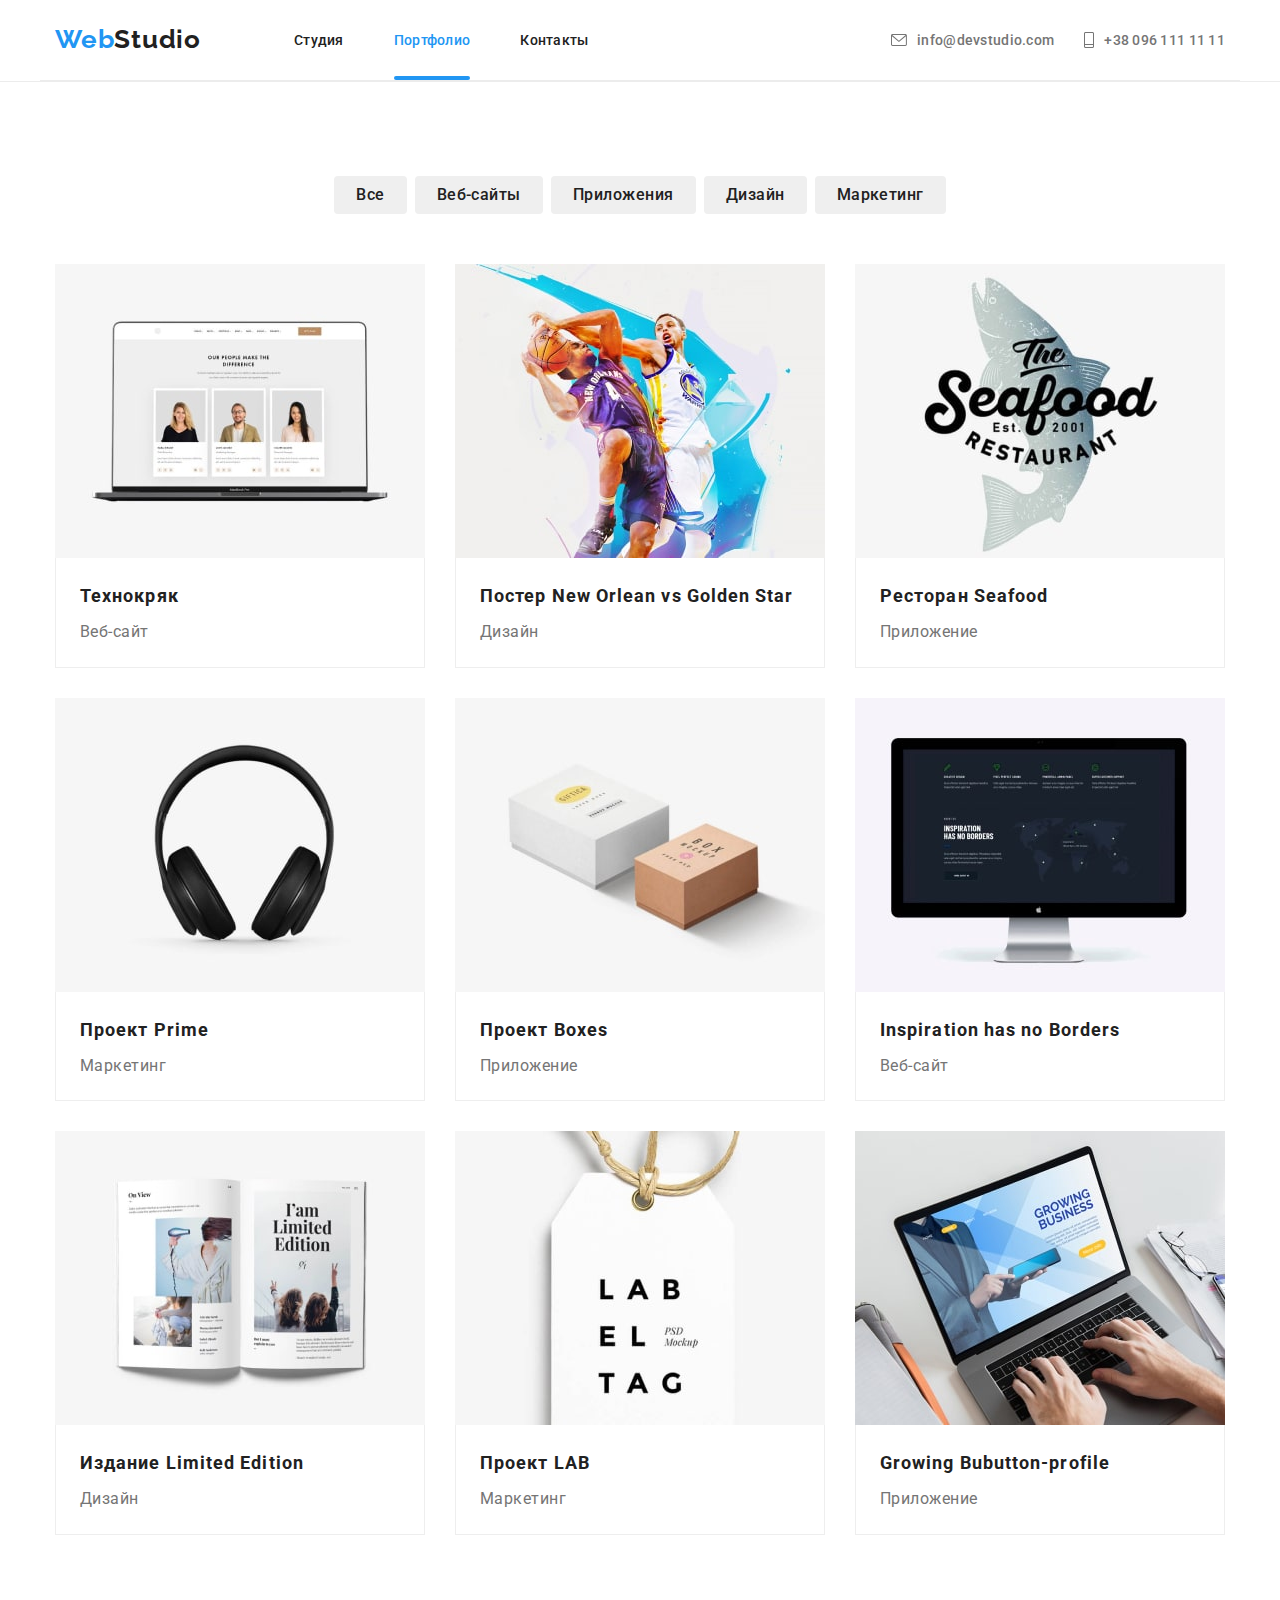
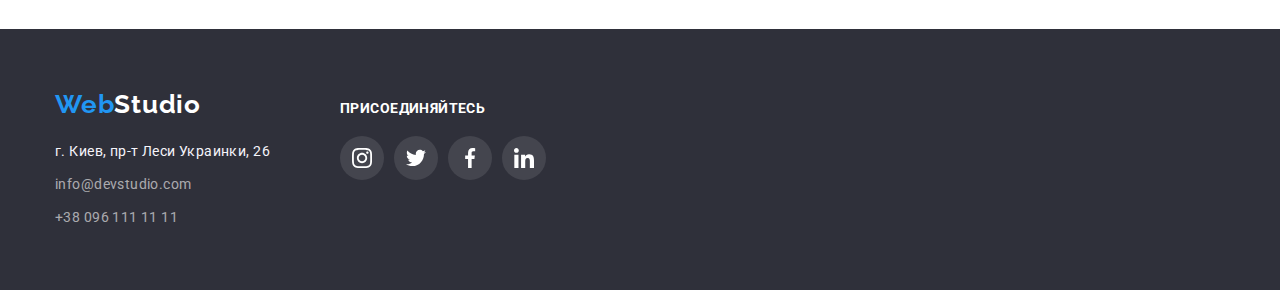
==== portfolio.html @ 18a98a4d "Add HW5" ====
<!DOCTYPE html>
<html lang="ru">
  <head>
    <meta charset="UTF-8" />
    <meta http-equiv="X-UA-Compatible" content="IE=edge" />
    <meta name="viewport" content="width=device-width, initial-scale=1.0" />
    <link rel="preconnect" href="https://fonts.googleapis.com" />
    <link rel="preconnect" href="https://fonts.gstatic.com" crossorigin />
    <link
      href="https://fonts.googleapis.com/css2?family=Raleway:wght@700&family=Roboto:wght@400;500;700;900&display=swap"
      rel="stylesheet"
    />
    <link
      rel="stylesheet"
      href="https://cdnjs.cloudflare.com/ajax/libs/modern-normalize/1.1.0/modern-normalize.min.css"
    />
    <link rel="stylesheet" href="./css/styles.css" />

    <title>WebStudio</title>
  </head>

  <body class="page">
    <!-- Шапка -->

    <header class="hat">
      <div class="container hat">
        <nav class="nav-index">
          <a class="logo" lang="en" href="./index.html">
            <span class="logo-accent">Web</span>Studio</a
          >
          <ul class="contacto">
            <li>
              <a href="./index.html" class="link">Студия</a>
            </li>
            <li>
              <a href="./portfolio.html" class="link current">Портфолио</a>
            </li>
            <li><a href="" class="link">Контакты</a></li>
          </ul>
        </nav>
        <ul class="headder-contact">
          <li class="headder-contact-list">
            <a class="contacts" href="mailto:info@devstudio.com">
              <svg class="contacts-icon" width="16" height="12">
                <use href="./img/icon/icons.svg#icon-mail"></use>
              </svg>
              info@devstudio.com</a
            >
          </li>
          <li class="headder-contact-list">
            <a class="contacts" href="tel:+380961111111">
              <svg class="contacts-icon" width="10" height="16">
                <use href="./img/icon/icons.svg#icon-tel"></use>
              </svg>
              +38 096 111 11 11</a
            >
          </li>
        </ul>
      </div>
    </header>

    <!-- Навигация -->
    <main>
      <section class="section-portfolio">
        <div class="container">
          <ul class="site-nav list-portfolio">
            <li class="list-button">
              <button type="button" class="btn-profile">Все</button>
            </li>
            <li class="list-button">
              <button type="button" class="btn-profile">Веб-сайты</button>
            </li>
            <li class="list-button">
              <button type="button" class="btn-profile">Приложения</button>
            </li>
            <li class="list-button">
              <button type="button" class="btn-profile">Дизайн</button>
            </li>
            <li class="list-button">
              <button type="button" class="btn-profile">Маркетинг</button>
            </li>
          </ul>

          <!-- Содержание -->

          <ul class="site-nav list-images">
            <li class="list-portfolio-img">
              <a href="" class="card-portfolio">
                <div class="portfolio-top-wrap">
                  <img
                    class="imagep"
                    src="./img/portfoliou/portfolio1.jpg"
                    width="370"
                    height="294"
                    alt="Laptop"
                  />
                  <p class="portfolio-top-text">
                    Ресурс предлагает комплексные предложения с разным уровнем
                    функционала и сервисов. Все это позволит посетителю получить
                    исчерпывающие сведения о компании или частном лице.
                  </p>
                </div>
                <div class="portfolio-text">
                  <h3 class="potfolioh3">Технокряк</h3>
                  <p class="textportfolio">Веб-сайт</p>
                </div>
              </a>
            </li>

            <li class="list-portfolio-img">
              <a href="" class="card-portfolio">
                <div class="portfolio-top-wrap">
                  <img
                    class="imagep"
                    src="./img/portfoliou/portfolio2.jpg"
                    width="370"
                    height="294"
                    alt="Basketboll"
                  />
                  <p class="portfolio-top-text">
                    Ресурс предлагает комплексные предложения с разным уровнем
                    функционала и сервисов. Все это позволит посетителю получить
                    исчерпывающие сведения о компании или частном лице.
                  </p>
                </div>
                <div class="portfolio-text">
                  <h3 class="potfolioh3">Постер New Orlean vs Golden Star</h3>
                  <p class="textportfolio">Дизайн</p>
                </div>
              </a>
            </li>

            <li class="list-portfolio-img">
              <a href="" class="card-portfolio">
                <div class="portfolio-top-wrap">
                  <img
                    class="imagep"
                    src="./img/portfoliou/portfolio3.jpg"
                    width="370"
                    height="294"
                    alt="Seafood"
                  />
                  <p class="portfolio-top-text">
                    Ресурс предлагает комплексные предложения с разным уровнем
                    функционала и сервисов. Все это позволит посетителю получить
                    исчерпывающие сведения о компании или частном лице.
                  </p>
                </div>
                <div class="portfolio-text">
                  <h3 class="potfolioh3">Ресторан Seafood</h3>
                  <p class="textportfolio">Приложение</p>
                </div>
              </a>
            </li>

            <li class="list-portfolio-img">
              <a href="" class="card-portfolio">
                <div class="portfolio-top-wrap">
                  <img
                    class="imagep"
                    src="./img/portfoliou/portfolio4.jpg"
                    width="370"
                    height="294"
                    alt="Headphones"
                  />
                  <p class="portfolio-top-text">
                    Ресурс предлагает комплексные предложения с разным уровнем
                    функционала и сервисов. Все это позволит посетителю получить
                    исчерпывающие сведения о компании или частном лице.
                  </p>
                </div>
                <div class="portfolio-text">
                  <h3 class="potfolioh3">Проект Prime</h3>
                  <p class="textportfolio">Маркетинг</p>
                </div>
              </a>
            </li>

            <li class="list-portfolio-img">
              <a href="" class="card-portfolio">
                <div class="portfolio-top-wrap">
                  <img
                    class="imagep"
                    src="./img/portfoliou/portfolio5.jpg"
                    width="370"
                    height="294"
                    alt="Boxes"
                  />
                  <p class="portfolio-top-text">
                    Ресурс предлагает комплексные предложения с разным уровнем
                    функционала и сервисов. Все это позволит посетителю получить
                    исчерпывающие сведения о компании или частном лице.
                  </p>
                </div>
                <div class="portfolio-text">
                  <h3 class="potfolioh3">Проект Boxes</h3>
                  <p class="textportfolio">Приложение</p>
                </div>
              </a>
            </li>

            <li class="list-portfolio-img">
              <a href="" class="card-portfolio">
                <div class="portfolio-top-wrap">
                  <img
                    class="imagep"
                    src="./img/portfoliou/portfolio6.jpg"
                    width="370"
                    height="294"
                    alt="Mac"
                  />
                  <p class="portfolio-top-text">
                    Ресурс предлагает комплексные предложения с разным уровнем
                    функционала и сервисов. Все это позволит посетителю получить
                    исчерпывающие сведения о компании или частном лице.
                  </p>
                </div>
                <div class="portfolio-text">
                  <h3 class="potfolioh3">Inspiration has no Borders</h3>
                  <p class="textportfolio">Веб-сайт</p>
                </div>
              </a>
            </li>

            <li class="list-portfolio-img">
              <a href="" class="card-portfolio">
                <div class="portfolio-top-wrap">
                  <img
                    class="imagep"
                    src="./img/portfoliou/portfolio7.jpg"
                    width="370"
                    height="294"
                    alt="Magazine"
                  />
                  <p class="portfolio-top-text">
                    Ресурс предлагает комплексные предложения с разным уровнем
                    функционала и сервисов. Все это позволит посетителю получить
                    исчерпывающие сведения о компании или частном лице.
                  </p>
                </div>
                <div class="portfolio-text">
                  <h3 class="potfolioh3">Издание Limited Edition</h3>
                  <p class="textportfolio">Дизайн</p>
                </div>
              </a>
            </li>

            <li class="list-portfolio-img">
              <a href="" class="card-portfolio">
                <div class="portfolio-top-wrap">
                  <img
                    class="imagep"
                    src="./img/portfoliou/portfolio8.jpg"
                    width="370"
                    height="294"
                    alt="Tag"
                  />
                  <p class="portfolio-top-text">
                    Ресурс предлагает комплексные предложения с разным уровнем
                    функционала и сервисов. Все это позволит посетителю получить
                    исчерпывающие сведения о компании или частном лице.
                  </p>
                </div>
                <div class="portfolio-text">
                  <h3 class="potfolioh3">Проект LAB</h3>
                  <p class="textportfolio">Маркетинг</p>
                </div>
              </a>
            </li>

            <li class="list-portfolio-img">
              <a href="" class="card-portfolio">
                <div class="portfolio-top-wrap">
                  <img
                    class="imagep"
                    src="./img/portfoliou/portfolio9.jpg"
                    width="370"
                    height="294"
                    alt="Laptop2"
                  />
                  <p class="portfolio-top-text">
                    Ресурс предлагает комплексные предложения с разным уровнем
                    функционала и сервисов. Все это позволит посетителю получить
                    исчерпывающие сведения о компании или частном лице.
                  </p>
                </div>
                <div class="portfolio-text">
                  <h3 class="potfolioh3">Growing Bubutton-profile</h3>
                  <p class="textportfolio">Приложение</p>
                </div>
              </a>
            </li>
          </ul>
        </div>
      </section>
    </main>

    <!-- Подвал -->
    <footer class="footer-color">
      <div class="container footer">
        <div class="footer-left">
          <a class="logo-footer" lang="en" href="./index.html"
            ><span class="logo-accent">Web</span>Studio</a
          >
          <ul class="info-footer">
            <li>
              <a
                href="https://goo.gl/maps/hR7ppiLwR83ToFRW7"
                target="_blank"
                class="contactsfot map"
                rel="noopener nofollow noreferrer"
                >г. Киев, пр-т Леси Украинки, 26</a
              >
            </li>
            <li>
              <a class="contactsfot mail" href="mailto:info@devstudio.com"
                >info@devstudio.com</a
              >
            </li>
            <li>
              <a class="contactsfot tel" href="tel:+380961111111"
                >+38 096 111 11 11</a
              >
            </li>
          </ul>
        </div>

        <div class="footer-right">
          <p class="footer-join">ПРИСОЕДИНЯЙТЕСЬ</p>

          <ul class="master-soc-list-footer list">
            <li class="masters-soc-item-footer">
              <a href="" class="master-soc-link-footer">
                <svg class="masters-soc-icon-footer" width="20" height="20">
                  <use href="./img/icon/icons.svg#icon-instagram"></use>
                </svg>
              </a>
            </li>
            <li class="masters-soc-item-footer">
              <a href="" class="master-soc-link-footer">
                <svg class="masters-soc-icon-footer" width="20" height="20">
                  <use href="./img/icon/icons.svg#icon-twitter"></use>
                </svg>
              </a>
            </li>
            <li class="masters-soc-item-footer">
              <a href="" class="master-soc-link-footer">
                <svg class="masters-soc-icon-footer" width="20" height="20">
                  <use href="./img/icon/icons.svg#icon-facebook"></use>
                </svg>
              </a>
            </li>
            <li class="masters-soc-item-footer">
              <a href="" class="master-soc-link-footer">
                <svg class="masters-soc-icon-footer" width="20" height="20">
                  <use href="./img/icon/icons.svg#icon-linkedin"></use>
                </svg>
              </a>
            </li>
          </ul>
        </div>
      </div>
    </footer>
  </body>
</html>
---- css/styles.css ----
/* ----------ОБЩИЙ---------- */

img {
  display: block;
  width: 100%;
  height: auto;
}

.list {
  list-style: none;
}

.page {
  font-family: "Roboto", sans-serif;
  background-color: #ffffff;
  margin-left: auto;
  margin-right: auto;
  font-size: 14px;
  letter-spacing: 0.3em;
}

html {
  box-sizing: border-box;
}

* {
  margin: 0;
  padding: 0;
  box-sizing: border-box;
}

:root {
  --primary-text-color: #212121;
  --secondary-text-color: #757575;
  --accent-text-color: #2196f3;
  --secondary-backgroud-color: #f5f4fa;
  --primary-background-color: #e5e5e5;
  --head-background-color: #2f303a;
}

p,
h1,
h2,
h3,
h4,
h5,
h6 {
  margin: 0;
}

ul,
ol {
  margin: 0;
  padding-left: 0;
}

button {
  cursor: pointer;
}

.container {
  width: 1200px;
  margin: 0 auto;
  padding-left: 15px;
  padding-right: 15px;
  /* outline: solid red; */
}

/* ----------ШАПКА----------*/

.logo {
  margin-right: 93px;
}

.container.hat {
  display: flex;
  align-items: center;
}

.hat {
  border-bottom: 1px solid #ececec;
}

.container.hat,
.container.hat-portfolio {
  display: flex;
  align-items: center;
}

.nav-potfolio,
.nav-index {
  display: flex;
  align-items: center;
}

.logo {
  color: var(--primary-text-color);
  font-family: "Raleway", sans-serif;
  font-weight: 700;
  font-size: 26px;
  line-height: 1.2;
  letter-spacing: 0.03em;
}

.contacto .link.current {
  color: var(--accent-text-color);
}

.link.current:after {
  content: "";
  position: absolute;
  width: 100%;
  height: 4px;
  border-radius: 2px;
  background-color: #2196f3;
  left: 0;
  bottom: 0;
}

.logo-accent {
  color: var(--accent-text-color);
}

.contacto,
.logo {
  display: flex;
  align-items: center;
  margin-bottom: 0px;
  list-style: none;
}

.headder-contact {
  display: flex;
  list-style: none;
  margin-left: auto;
  justify-content: center;
  align-items: center;
}

.text {
  color: var(--secondary-text-color);
  font-weight: 400;
  font-size: 14px;
  line-height: 1.7;
  letter-spacing: 0.03em;
}

.site-nav {
  color: var(--secondary-text-color);
}

.link:hover,
.link:focus {
  color: var(--accent-text-color);
}

.link {
  position: relative;
  margin-right: 50px;
  font-weight: 500;
  font-size: 14px;
  line-height: 1.1;
  letter-spacing: 0.02em;
  color: var(--primary-text-color);
  transition: transform 250ms cubic-bezier(0.4, 0, 0.2, 1);
}

.section {
  padding-top: 94px;
  padding-bottom: 94px;
}

.contacts-icon {
  fill: #757575;
  margin-right: 10px;
}

.contacts {
  display: flex;
  align-items: center;
  text-decoration: none;
  font-family: "Roboto";
  font-style: normal;
  font-weight: 500;
  font-size: 14px;
  line-height: 16px;
  letter-spacing: 0.02em;
  color: #757575;
  transition: transform 250ms cubic-bezier(0.4, 0, 0.2, 1);
}

.contacts:hover .contacts-icon,
.contacts:focus .contacts-icon {
  fill: #2196f3;
}

.contacts:hover,
.contacts:focus {
  color: #2196f3;
}

.headder-contact-list:nth-last-child(2) {
  margin-right: 30px;
}

/* ----------ГЕРОЙ---------- */

.section.section-hero {
  padding-bottom: 200px;
  padding-top: 200px;
  background-color: var(--head-background-color);
  background-image: linear-gradient(
      rgba(47, 48, 58, 0.4),
      rgba(47, 48, 58, 0.4)
    ),
    url(../img/index/hero-bg.jpg);
  background-repeat: no-repeat;
  background-position: center;
  background-size: cover;
  max-width: 1600px;
  margin: 0 auto;
}

.section-title {
  color: var(--primary-text-color);
  font-weight: 700;
  font-size: 14px;
  line-height: 1.1;
  text-align: center;
  letter-spacing: 0.03em;
  text-transform: uppercase;
  margin-bottom: 10px;
  text-align: left;
}

.hero-title {
  color: var(--secondary-backgroud-color);
  font-weight: 900;
  font-size: 44px;
  line-height: 1.36;
  text-align: center;
  letter-spacing: 0.06em;
  text-transform: uppercase;
  width: 696px;
  margin: 0 auto;
  margin-bottom: 30px;
}

.btn-index {
  display: block;
  font-weight: 700;
  font-size: 16px;
  line-height: 1.8;
  color: var(--secondary-backgroud-color);
  background: var(--accent-text-color);
  box-shadow: 0px 4px 4px rgba(0, 0, 0, 0.15);
  border-radius: 4px;
  font-family: "Roboto", sans-serif;
  padding: 10px 32px;
  border: transparent;
  text-align: center;
  margin-left: auto;
  margin-right: auto;
}

.text {
  font-weight: 400;
  font-size: 14px;
  line-height: 1.7;
  letter-spacing: 0.03em;
  text-align: left;
}

.subject {
  font-weight: 700;
  font-size: 36px;
  line-height: 1.2;
  text-align: center;
  letter-spacing: 0.03em;
  margin-bottom: 50px;
}

/* ----------ПРЕИМУЩЕСТВА----------*/

.site-nav.list {
  display: flex;
}

.about-work + .about-work {
  margin-left: 30px;
}

.text {
  max-width: 270px;
  height: 75px;
}

.section {
  padding-top: 94px;
  padding-bottom: 94px;
}

.advantages {
  list-style: none;
  display: flex;
  gap: 30px;
  justify-content: center;
  align-items: center;
  margin-bottom: 30px;
}

.advantages-list {
  display: flex;
  justify-content: center;
  width: 270px;
  height: 120px;
  background: #f5f4fa;
  border-radius: 4px;
  margin-bottom: 30px;
}

.advantages-list-link {
  display: flex;
  justify-content: center;
  align-items: center;
}

.wwd-text {
  position: absolute;
  display: flex;
  justify-content: center;
  align-items: center;
  width: 370px;
  height: 70px;
  font-weight: 700;
  font-size: 14px;
  line-height: 1.1;
  text-align: center;
  letter-spacing: 0.03em;
  text-transform: uppercase;

  color: #ffffff;
  background: rgba(47, 48, 58, 0.8);
}

.list-wwd {
  position: relative;
  display: flex;
  align-items: flex-end;
}

/* ----------ЗАНЯТИЯ----------*/

.site-nav.work {
  display: flex;
  list-style: none;
}

.list-wwd + .list-wwd {
  margin-left: 30px;
}

.it-wwd {
  display: block;
  max-height: 100%;
  height: auto;
}

.section-wwd {
  padding-top: 0px;
}

/* ----------КОМАНДА---------- */

.sectionteam {
  background-color: var(--secondary-backgroud-color);
  padding-top: 94px;
  padding-bottom: 94px;
}

.htwotitle {
  font-weight: 700;
  font-size: 36px;
  line-height: 1.2;
  text-align: center;
  letter-spacing: 0.03em;
  color: var(--primary-text-color);
}

.ourteam {
  font-weight: 500;
  font-size: 16px;
  line-height: 1.2;
  letter-spacing: 0.03em;
  color: var(--primary-text-color);
  margin-bottom: 10px;
}

.textteam {
  font-size: 16px;
  line-height: 1.1;
  letter-spacing: 0.03em;
  color: var(--secondary-text-color);
  margin-bottom: 30px;
  margin-bottom: 16px;
}

.htwotitle.team-img {
  margin-bottom: 50px;
}

.command-list {
  display: flex;
  list-style: none;
}

.list-team + .list-team {
  margin-left: 30px;
}

.list-team {
  box-shadow: 0px 1px 3px rgba(0, 0, 0, 0.12), 0px 1px 1px rgba(0, 0, 0, 0.14),
    0px 2px 1px rgba(0, 0, 0, 0.2);
  border-radius: 0px 0px 4px 4px;
  text-align: center;
  background-color: #ffffff;
}

.imageteam {
  margin-bottom: 30px;
}

.master-soc-list {
  margin-bottom: 30px;
  display: flex;
  justify-content: center;
}

.masters-soc-item {
  width: 44px;
  height: 44px;
  margin-right: 10px;
}

.master-soc-item:last-child {
  margin-right: 0;
}

.master-soc-link {
  width: 100%;
  height: 100%;
  background-color: #ffffff;
  border-radius: 50%;
  display: flex;
  align-items: center;
  justify-content: center;
  transition: transform 250ms cubic-bezier(0.4, 0, 0.2, 1);
}

.master-soc-link:hover,
.master-soc-link:focus {
  background-color: #2196f3;
}

.master-soc-link:hover .masters-soc-icon,
.master-soc-link:focus .masters-soc-icon {
  fill: #ffffff;
}

.masters-soc-icon {
  fill: #afb1b8;
}

/* Постоянные клиенты */

.permanent-clients {
  padding-top: 94px;
  padding-bottom: 94px;
}

.permanent-clients-h2 {
  margin-bottom: 42px;
}

.permanent-clients-list {
  display: flex;
  align-items: center;
  justify-content: center;
  gap: 30px;
}

.permanent-client-item {
  width: 170px;
  height: 92px;
  list-style: none;
  border: 1px solid #afb1b8;
  border-radius: 4px;
}

.permanent-client-link {
  width: 170px;
  height: 92px;
  display: flex;
  justify-content: center;
  align-items: center;
  transition: transform 250ms cubic-bezier(0.4, 0, 0.2, 1);
}

.permanent-client-item:hover,
.permanent-client-item:focus {
  border: 1px solid #2196f3;
}

.permanent-client-link {
  fill: #afb1b8;
}

.permanent-client-link:hover,
.permanent-client-link:focus {
  fill: #2196f3;
}

/* ----------ПОДВАЛ----------- */

.logo,
.link {
  text-decoration: none;
}

.logo {
  padding-top: 24px;
  padding-bottom: 25px;
}

.link {
  padding-top: 32px;
  padding-bottom: 32px;
}

.contactsfot.map {
  font-size: 14px;
  line-height: 1.7;
  letter-spacing: 0.03em;
  color: var(--secondary-backgroud-color);
  font-style: normal;
  transition: transform 250ms cubic-bezier(0.4, 0, 0.2, 1);
}

.address.footer {
  margin-top: 20px;
}

.contactsfot {
  font-size: 14px;
  line-height: 1.7;
  letter-spacing: 0.03em;
  color: rgba(255, 255, 255, 0.6);
  text-decoration: none;
}

.contactsfot.mail {
  display: block;
  margin-top: 9px;
  transition: transform 250ms cubic-bezier(0.4, 0, 0.2, 1);
}

.contactsfot.tel {
  display: block;
  margin-top: 9px;
  transition: transform 250ms cubic-bezier(0.4, 0, 0.2, 1);
}

.contactsfot:hover,
.contactsfot:focus {
  color: var(--accent-text-color);
}

.color-footer {
  background-color: var(--head-background-color);
}

.logo-footer {
  color: var(--primary-text-color);
  font-family: "Raleway", sans-serif;
  font-weight: 700;
  font-size: 26px;
  line-height: 1.2;
  letter-spacing: 0.03em;
  text-decoration: none;
  color: #ffffff;
}

.footer-color {
  background-color: var(--head-background-color);
  padding-top: 60px;
  padding-bottom: 60px;
}

.info-footer {
  list-style: none;
  margin-top: 20px;
}

.address.footer {
  text-decoration: none;
}

.masters-soc-item {
  width: 44px;
  height: 44px;
  margin-right: 10px;
}

.master-soc-item:last-child {
  margin-right: 0;
}

.master-soc-link-footer {
  width: 100%;
  height: 100%;
  background-color: rgba(255, 255, 255, 0.1);
  border-radius: 50%;
  display: flex;
  align-items: center;
  justify-content: center;
  transition: transform 250ms cubic-bezier(0.4, 0, 0.2, 1);
}

.master-soc-link-footer:hover,
.master-soc-link-footer:focus {
  background-color: #2196f3;
}

.master-soc-link-footer:hover .masters-soc-icon,
.master-soc-link-footer:focus .masters-soc-icon {
  fill: #ffffff;
}

.masters-soc-icon-footer {
  fill: #ffffff;
}

.footer-join {
  font-family: "Roboto";
  font-style: normal;
  font-weight: 700;
  font-size: 14px;
  line-height: 16px;
  letter-spacing: 0.03em;
  text-transform: uppercase;
  color: #ffffff;
}

.masters-soc-item-footer {
  width: 44px;
  height: 44px;
  margin-right: 10px;
}

.footer-left {
  margin-right: 70px;
}

.footer-join {
  display: flex;
  margin-bottom: 20px;
}

.master-soc-list-footer.list {
  display: flex;
  justify-content: center;
  align-content: center;
}

.container.footer {
  display: flex;
  align-items: baseline;
}

/* ----------ШАПКА-ПОРТФОЛИО---------- */

.btn-profile {
  display: inline-block;
  font-weight: 500;
  font-size: 16px;
  line-height: 1.6;
  letter-spacing: 0.03em;
  font-family: "Roboto", sans-serif;
  color: var(--primary-text-color);
  background-color: var(--secondary -backgroud-color);
  border-radius: 4px;
  padding: 6px 22px;
  text-align: center;
  border: transparent;
  border-radius: 4px;
  transition: transform 250ms cubic-bezier(0.4, 0, 0.2, 1);
}

.site-nav.list-portfolio {
  list-style: none;
  display: flex;
  justify-content: center;
}

.header-portfolio {
  display: block;
  border-bottom: 1px #ececec;
}

.btn-profile:hover,
.btn-profile:focus {
  color: var(--secondary-backgroud-color);
  background-color: var(--accent-text-color);
}

/* ----------НАВИГАЦИЯ-ПОРТФОЛИО---------- */

.section-portfolio {
  list-style: none;
  padding-top: 94px;
  padding-bottom: 94px;
}

.site-nav.list-images {
  list-style: none;
}

.site-nav.list-portfolio {
  list-style: none;
  margin-bottom: 50px;
}

.list-button + .list-button {
  margin-left: 8px;
}

.list-button {
  transition: transform 250ms cubic-bezier(0.4, 0, 0.2, 1);
}

/* ----------СОДЕРЖАНИЕ ПОРТФОЛИО---------- */

.potfolioh3 {
  font-weight: 700;
  font-size: 18px;
  line-height: 2;
  letter-spacing: 0.06em;
  color: var(--primary-text-color);
  margin-bottom: 4px;
}

.textportfolio {
  font-weight: 400;
  font-size: 16px;
  line-height: 1.8;
  letter-spacing: 0.03em;
  color: var(--secondary-text-color);
}

.portfolio-text {
  padding-top: 20px;
  padding-bottom: 20px;
  padding-left: 24px;
  padding-right: 24px;
  border-left: 1px solid #eeeeee;
  border-right: 1px solid #eeeeee;
  border-bottom: 1px solid #eeeeee;
}

.site-nav.list-images.flex-start-aligned {
  max-width: 370px;
  height: 404px;
}

.site-nav.list-images {
  display: flex;
  flex-wrap: wrap;
  gap: 30px;
}

.card-portfolio {
  text-decoration: none;
  display: block;
}

.card-portfolio:hover,
.card-portfolio:focus {
  background: #ffffff;
  box-shadow: 0px 1px 1px rgba(0, 0, 0, 0.12), 0px 4px 4px rgba(0, 0, 0, 0.06),
    1px 4px 6px rgba(0, 0, 0, 0.16);
}

.portfolio-top-wrap {
  position: relative;
  overflow: hidden;
}

.list-portfolio-img:hover .portfolio-top-text,
.list-portfolio-img:focus .portfolio-top-text {
  transform: translateY(0%);
}

.portfolio-top-text {
  position: absolute;
  top: 0;
  font-weight: 400;
  font-size: 18px;
  line-height: 1.5;
  letter-spacing: 0.03em;
  color: #ffffff;
  background-color: rgba(33, 150, 243, 0.9);
  padding: 63px 24px;
  height: 100%;
  transform: translateY(100%);
  transition: transform 250ms cubic-bezier(0.4, 0, 0.2, 1);
}

/* Модальное окно на индекс */

.backdrop {
  width: 100%;
  height: 100%;
  background-color: rgba(0, 0, 0, 0.2);
  position: fixed;
  top: 0;
  transition: opacity 250ms, visibility 250ms;
}

.backdrop.is-hidden .modal {
  transform: translate(-50%, -50%) scale(0);
}

.modal {
  width: 528px;
  min-height: 581px;
  background-color: #ffffff;
  box-shadow: 0px 1px 3px rgba(0, 0, 0, 0.12), 0px 1px 1px rgba(0, 0, 0, 0.14),
    0px 2px 1px rgba(0, 0, 0, 0.2);
  position: absolute;
  top: 50%;
  left: 50%;
  transform: translate(-50%, -50%) scale(1);

  border-radius: 4px;
  transition: transform 250ms;
}

.modal-icon {
  width: 30px;
  height: 30px;
  background: #ffffff;
  border: 1px solid rgba(0, 0, 0, 0.1);
  fill: black;
}

.modal-close-btn {
  position: absolute;
  top: 8px;
  right: 8px;
  width: 30px;
  height: 30px;
  border-radius: 50%;
  background: #ffffff;
  border: 1px solid rgba(0, 0, 0, 0.1);
  display: flex;
  justify-content: center;
  align-items: center;
}

.is-hidden {
  visibility: hidden;
  opacity: 0;
  pointer-events: none;
}
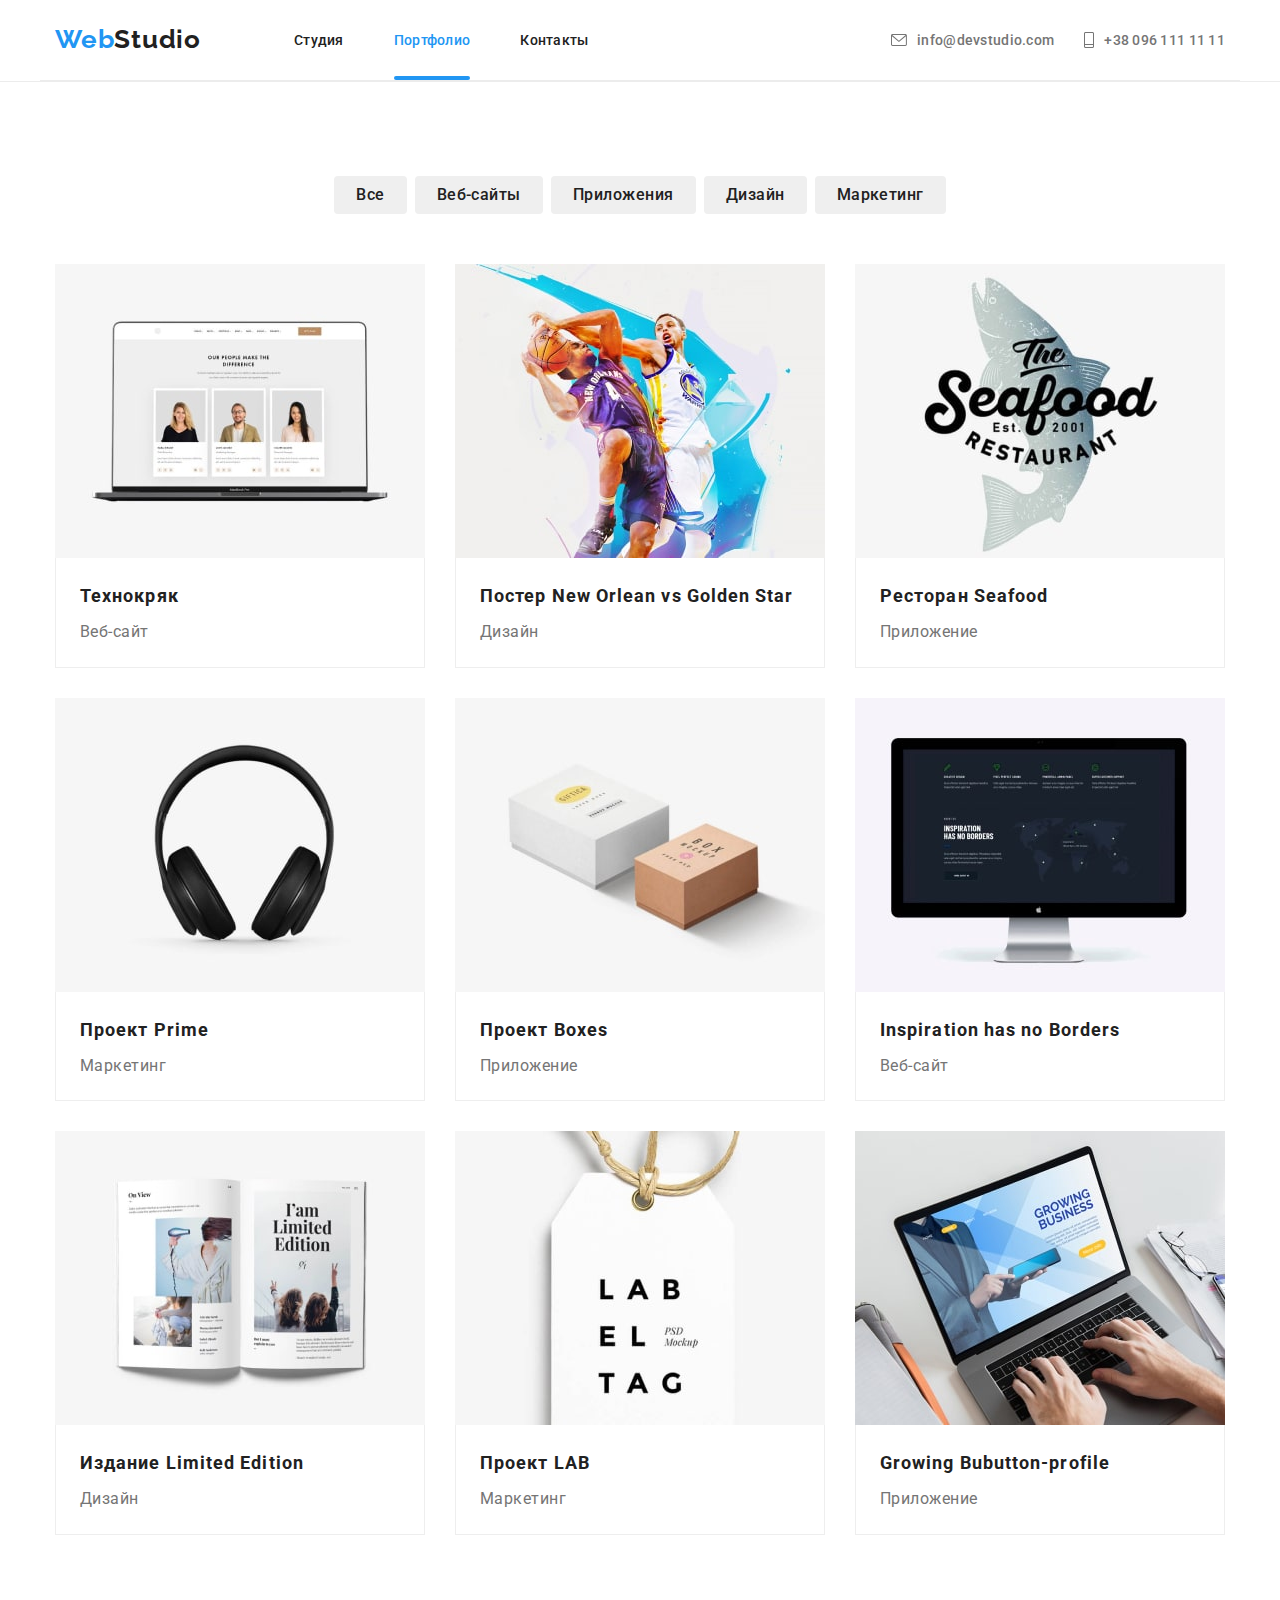
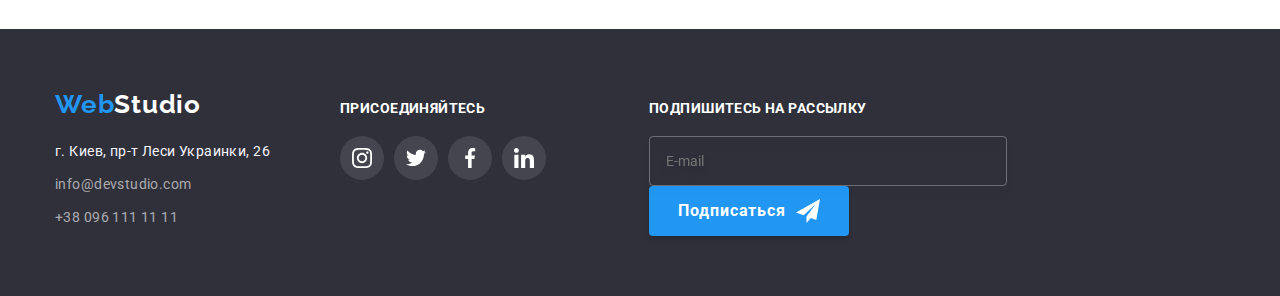
==== commit af49d0a7: "HW6-1" ====
--- a/portfolio.html
+++ b/portfolio.html
@@ -359,6 +359,19 @@
             </li>
           </ul>
         </div>
+        <div class="footer-mail">
+          <p class="footer-join">Подпишитесь на рассылку</p>
+          <input type="email" class="footer-mail-input" placeholder="E-mail" />
+          <button type="submit" class="footer-btn-join">
+            Подписаться
+            <span
+              ><svg class="icon-send" width="24" height="24">
+                <use href="./img/icon/icons.svg#icon-send"></use>
+              </svg>
+            </span>
+          </button>
+        </div>
+        <div></div>
       </div>
     </footer>
   </body>
--- a/css/styles.css
+++ b/css/styles.css
@@ -1,4 +1,17 @@
 /* ----------ОБЩИЙ---------- */
+
+.visually-hidden {
+  position: absolute;
+  white-space: nowrap;
+  width: 1px;
+  height: 1px;
+  overflow: hidden;
+  border: 0;
+  padding: 0;
+  clip: rect(0 0 0 0);
+  clip-path: inset(50%);
+  margin: -1px;
+}
 
 img {
   display: block;
@@ -677,6 +690,46 @@
   align-items: baseline;
 }
 
+.footer-mail {
+  margin-left: 93px;
+}
+
+.footer-mail-input {
+  width: 358px;
+  height: 50px;
+  background-color: transparent;
+  border: 1px solid rgba(255, 255, 255, 0.3);
+  filter: drop-shadow(0px 4px 4px rgba(0, 0, 0, 0.15));
+  border-radius: 4px;
+  padding-left: 16px;
+}
+
+.footer-btn-join {
+  width: 200px;
+  height: 50px;
+  background: #2196f3;
+  box-shadow: 0px 4px 4px rgba(0, 0, 0, 0.15);
+  border-radius: 4px;
+  border-color: transparent;
+  font-weight: 700;
+  font-size: 16px;
+  line-height: 1.9;
+  display: flex;
+  justify-content: center;
+  align-items: center;
+  text-align: center;
+  letter-spacing: 0.06em;
+  color: #ffffff;
+}
+
+.icon-send {
+  fill: #ffffff;
+  display: flex;
+  justify-content: center;
+  align-items: center;
+  margin-left: 10px;
+}
+
 /* ----------ШАПКА-ПОРТФОЛИО---------- */
 
 .btn-profile {
@@ -840,17 +893,10 @@
   top: 50%;
   left: 50%;
   transform: translate(-50%, -50%) scale(1);
+  padding: 40px;
 
   border-radius: 4px;
   transition: transform 250ms;
-}
-
-.modal-icon {
-  width: 30px;
-  height: 30px;
-  background: #ffffff;
-  border: 1px solid rgba(0, 0, 0, 0.1);
-  fill: black;
 }
 
 .modal-close-btn {
@@ -872,3 +918,141 @@
   opacity: 0;
   pointer-events: none;
 }
+
+.modal-title {
+  font-weight: 700;
+  font-size: 20px;
+  line-height: 1;
+  text-align: center;
+  letter-spacing: 0.03em;
+  color: #212121;
+  margin-bottom: 12px;
+}
+
+.modal-title {
+  margin-bottom: 12px;
+}
+
+.modal-label {
+  display: block;
+  font-weight: 400;
+  font-size: 12px;
+  line-height: 1.1;
+  letter-spacing: 0.01em;
+  margin-bottom: 4px;
+  color: #757575;
+}
+
+.input-wrap {
+  position: relative;
+}
+
+.modal-icon {
+  position: absolute;
+  left: 12px;
+  top: 50%;
+  transform: translateY(-50%);
+  width: 30px;
+  height: 30px;
+  transition: transform 250ms cubic-bezier(0.4, 0, 0.2, 1);
+}
+
+.modal-input {
+  width: 100%;
+  height: 40px;
+  margin-bottom: 10px;
+  border: 1px solid rgba(33, 33, 33, 0.2);
+  border-radius: 4px;
+  padding-left: 42px;
+  outline: none;
+  transition: transform 250ms cubic-bezier(0.4, 0, 0.2, 1);
+}
+
+.modal-input:focus {
+  border-color: #2196f3;
+}
+
+.modal-input:focus + .modal-icon {
+  fill: #2196f3;
+}
+
+.modal-text {
+  resize: none;
+  padding: 12px 16px;
+  width: 100%;
+  height: 120px;
+  border: 1px solid rgba(33, 33, 33, 0.2);
+  border-radius: 4px;
+  font-weight: 400;
+  font-size: 14px;
+  line-height: 16px;
+  letter-spacing: 0.01em;
+}
+
+.modal-text:focus {
+  border-color: #2196f3;
+  outline: none;
+}
+
+.check-text {
+  font-weight: 400;
+  font-size: 14px;
+  line-height: 1.7;
+  letter-spacing: 0.03em;
+  color: #757575;
+  border: none;
+  display: flex;
+  margin-bottom: 40px;
+  justify-content: center;
+  align-items: center;
+}
+
+.check-text::before {
+  content: "";
+  width: 16px;
+  height: 15px;
+  box-shadow: 0px 1px 3px rgba(0, 0, 0, 0.12), 0px 1px 1px rgba(0, 0, 0, 0.14),
+    0px 2px 1px rgba(0, 0, 0, 0.2);
+  border-radius: 2px;
+  border: 1px solid #212121;
+  margin-right: 8px;
+}
+
+.modal-check {
+  transition: transform 250ms cubic-bezier(0.4, 0, 0.2, 1);
+}
+
+.modal-check:checked + .check-text::before {
+  background-color: #2196f3;
+  background-image: url(../img/icon/check.svg);
+  border: none;
+  background-repeat: no-repeat;
+  background-position: center;
+}
+
+.modal-check:focus + .check-text::before {
+  background-color: #2196f3;
+  background-image: url(../img/icon/check.svg);
+  border: none;
+  background-repeat: no-repeat;
+  background-position: center;
+}
+
+.modal-btn {
+  font-weight: 700;
+  font-size: 16px;
+  line-height: 1.9;
+  display: flex;
+  align-items: center;
+  text-align: center;
+  justify-content: center;
+  letter-spacing: 0.06em;
+  color: #ffffff;
+  background: #188ce8;
+  box-shadow: 0px 4px 4px rgba(0, 0, 0, 0.15);
+  border-radius: 4px;
+  padding: 10px 55px;
+  border-color: transparent;
+  margin-left: auto;
+  margin-right: auto;
+}
